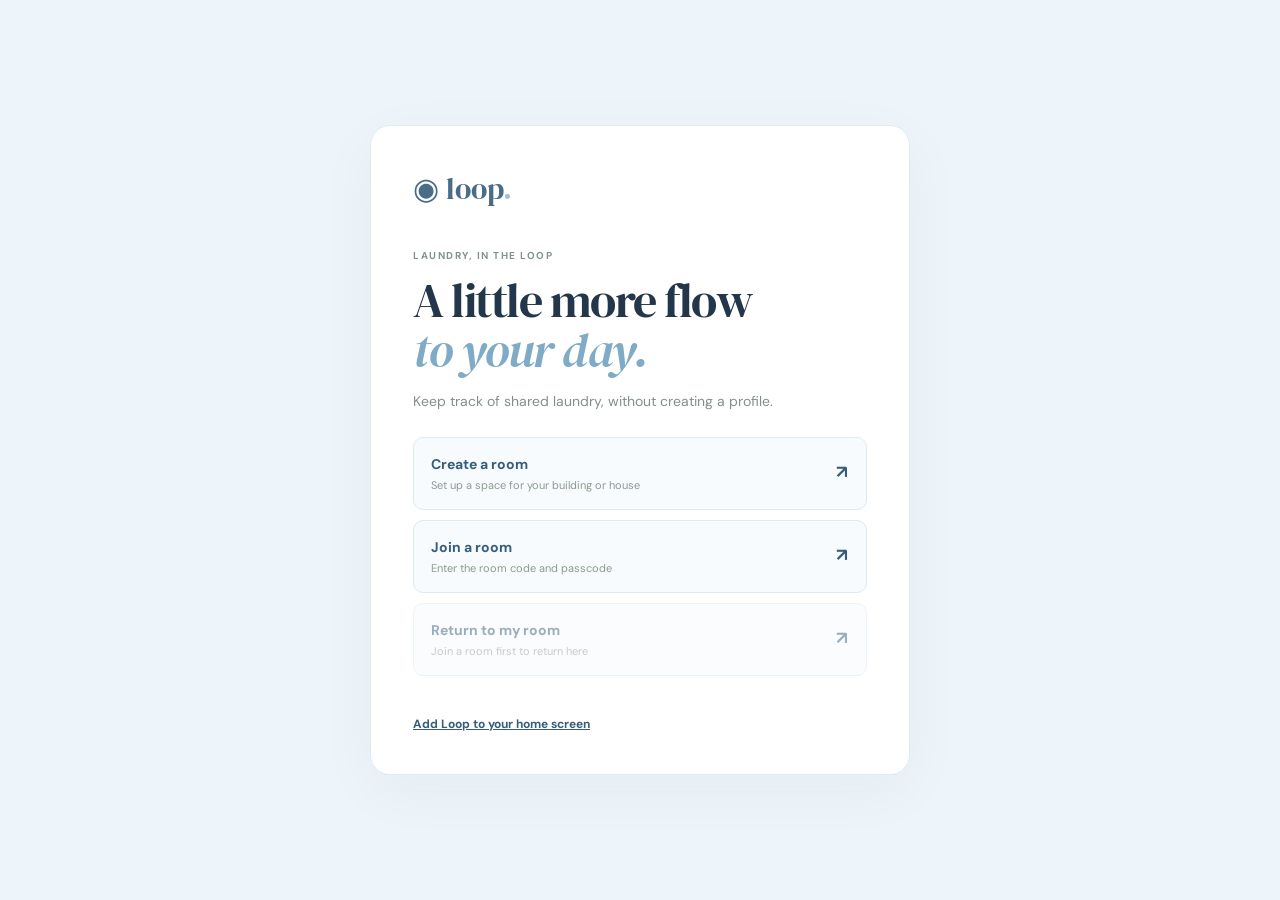
==== index.html @ 7638b8ce "Initial laundry app" ====
<!doctype html>
<html lang="en"><head><meta charset="utf-8"><meta name="viewport" content="width=device-width,initial-scale=1"><meta name="theme-color" content="#365e7c"><meta name="apple-mobile-web-app-capable" content="yes"><title>Loop Laundry</title><link rel="manifest" href="/manifest.webmanifest"><link rel="apple-touch-icon" href="/icon-192.png"><link rel="stylesheet" href="style.css"></head><body>
<aside><a class="brand" href="#"><span class="brand-icon">◉</span> loop<span>.</span></a><div class="side-label">YOUR SPACE</div><div class="building"><span class="building-icon">⌂</span><div><strong>Maple House</strong><small>Residence hall</small></div><span>⌄</span></div><nav><a class="active" href="#dashboard">▦ <span>Overview</span></a><a href="#machines">◫ <span>Machines</span></a><a href="#queue">☷ <span>My queue</span></a></nav><div class="side-bottom"><div class="help-icon">✳</div><strong>Laundry, in the loop.</strong><p>Less waiting around. More time for everything else.</p><span>Made for shared spaces ♡</span></div></aside>
<main id="dashboard"><header><div class="breadcrumb">Maple House <span>/</span> Laundry room</div><div class="header-right"><span class="live"><i></i> LIVE STATUS</span><button class="icon-button" id="notifications" title="Enable notifications" aria-label="Enable notifications">♧</button></div></header><div class="content"><div class="welcome"><div><div class="eyebrow">THE LAUNDRY ROOM <span>✳</span></div><h1>Good day for a<br><em>fresh start.</em></h1><p>Check the machines, claim your spot, and get on with your day.</p></div><div class="date-card"><span>✳</span><div><small>YOUR LAUNDRY ROOM</small><strong>Maple House</strong><p>Open 24 hours · Basement level</p></div></div></div>
<div class="summary"><div><span class="summary-icon mint">◉</span><div><small>WASHERS AVAILABLE</small><strong id="wash-count">0 <span>/ 3</span></strong></div></div><div><span class="summary-icon lavender">◉</span><div><small>DRYERS AVAILABLE</small><strong id="dry-count">0 <span>/ 3</span></strong></div></div><div><span class="summary-icon peach">☷</span><div><small>YOUR QUEUE SPOTS</small><strong id="queue-count">0</strong></div></div><div class="summary-note"><span>✦</span><p>Good things come<br>to those who <em>don’t</em> wait.</p></div></div>
<section id="machines"><div class="section-head"><div><div class="eyebrow">THE CURRENT SITUATION</div><h2>Find your machine <span>✳</span></h2><p>See what’s free and what’s finishing up.</p></div><div class="filters" role="group" aria-label="Filter machines"><button class="selected" data-filter="all">All machines</button><button data-filter="washer">Washers</button><button data-filter="dryer">Dryers</button></div></div><div class="machine-grid" id="machine-grid"></div></section>
<div class="lower"><section class="queue-panel" id="queue"><div class="panel-title"><div><div class="eyebrow">YOUR PLACE IN LINE</div><h2>My queue <span>↗</span></h2></div><span class="pill" id="queue-badge">0 waiting</span></div><div id="queue-list"></div></section><section class="reminder-panel"><div class="reminder-art">✳</div><div><div class="eyebrow">A LITTLE HEADS-UP</div><h2>We’ll keep you posted.</h2><p>Get a reminder when your cycle finishes, then let your neighbors know when you’ve picked up your clothes.</p><button id="enable-alerts">Enable notifications <span>↗</span></button><small id="notification-status">Browser notifications are optional.</small></div></section></div><footer><span>LOOP LAUNDRY © 2026</span><span>A little more flow to your day. ✳</span></footer></div></main><div id="toast" role="status" aria-live="polite"></div><script src="app.js"></script></body></html>
---- style.css ----
@import url('https://fonts.googleapis.com/css2?family=DM+Sans:wght@400;500;600;700&family=DM+Serif+Display:ital@0;1&display=swap');
:root{--ink:#26372f;--muted:#7a887e;--green:#315d4a;--line:#e7eae3;--cream:#f7f8f2}*{box-sizing:border-box}html{scroll-behavior:smooth}body{margin:0;background:#fbfcf8;color:var(--ink);font-family:'DM Sans',sans-serif;font-size:14px;display:flex}button{font:inherit;cursor:pointer}aside{width:230px;min-height:100vh;border-right:1px solid var(--line);padding:27px 18px;display:flex;flex-direction:column;position:fixed;top:0;bottom:0;background:#fff}a{text-decoration:none;color:inherit}.brand{font-family:'DM Serif Display',serif;font-size:29px;letter-spacing:-1.5px;padding-left:8px}.brand>span:last-child{color:#a9ca98}.brand-icon{display:inline-grid;place-items:center;border-radius:50%;width:30px;height:30px;background:#315d4a;color:#d6edc8;font:22px sans-serif;margin-right:6px}.side-label,.eyebrow{font-size:10px;letter-spacing:1.5px;font-weight:700;color:#839388}.side-label{margin:48px 8px 12px}.building{display:flex;align-items:center;gap:10px;background:#f5f7f1;padding:12px;border-radius:9px}.building>span:last-child{margin-left:auto}.building-icon{background:#e0ead9;padding:9px;border-radius:7px;font-size:20px}.building strong,.profile strong{display:block;font-size:12px}.building small,.profile small{display:block;color:#9aa59d;font-size:10px;margin-top:4px}nav{margin-top:28px}nav a{display:flex;align-items:center;gap:13px;padding:13px 14px;color:#849087;font-size:17px;border-radius:8px}nav a span{font-size:12px;font-weight:600}nav a.active{background:#eaf1e6;color:#315d4a}.side-bottom{margin-top:auto;background:#f4f7ef;border-radius:12px;padding:17px;color:#526d59}.help-icon{font-size:24px;color:#87ae7d;margin-bottom:13px}.side-bottom strong{font-family:'DM Serif Display';font-size:17px}.side-bottom p{font-size:11px;line-height:1.6;color:#829387}.side-bottom span{font-size:9px;color:#a0ada0}.profile{border-top:1px solid var(--line);margin-top:20px;padding:20px 3px 0;display:flex;align-items:center;gap:10px}.profile>span{margin-left:auto}.avatar{display:grid;place-items:center;background:#e7d5c2;border-radius:50%;width:34px;height:34px;font-weight:700;color:#755d4b}main{margin-left:230px;width:calc(100% - 230px)}header{height:75px;border-bottom:1px solid var(--line);display:flex;align-items:center;justify-content:space-between;padding:0 5.5%}.breadcrumb{color:#829087;font-size:12px}.breadcrumb span{padding:0 12px;color:#cbd3cb}.header-right{display:flex;align-items:center;gap:20px}.live{font-size:9px;font-weight:700;letter-spacing:1px;color:#789780}.live i{display:inline-block;width:7px;height:7px;background:#8ebc89;border-radius:50%;margin-right:5px}.icon-button{border:0;background:none;font-size:23px;color:#53675a}.content{max-width:1400px;margin:auto;padding:45px 5.5% 0}.welcome{display:flex;justify-content:space-between;align-items:end}.eyebrow span{color:#9abd8d;margin-left:5px}h1,h2,p{margin:0}h1,h2{font-family:'DM Serif Display',serif;font-weight:400}h1{font-size:54px;line-height:1.04;letter-spacing:-1.5px;margin:14px 0}h1 em{font-weight:400;color:#81a77c}.welcome p,.section-head p{color:#91a095;font-size:13px}.date-card{display:flex;gap:14px;align-items:center;background:#f1f5eb;border:1px solid #e7eedf;border-radius:12px;padding:18px 25px;min-width:290px}.date-card>span{font-size:34px;color:#a1bf91}.date-card small,.summary small{display:block;font-size:9px;font-weight:700;letter-spacing:1px;color:#93a298}.date-card strong{display:block;font-size:13px;margin:6px 0}.date-card p{font-size:10px}.summary{display:grid;grid-template-columns:1fr 1fr 1fr 1.2fr;border:1px solid var(--line);background:white;border-radius:12px;margin:35px 0 55px;box-shadow:0 5px 25px #26372f06}.summary>div{display:flex;align-items:center;gap:13px;padding:22px;border-right:1px solid var(--line)}.summary>div:last-child{border:0}.summary-icon{width:43px;height:43px;border-radius:11px;display:grid;place-items:center;font-size:23px}.mint{background:#e8f2e6;color:#84af80}.lavender{background:#f0edf8;color:#a59abb}.peach{background:#fbefe7;color:#cd9d7d}.summary strong{display:block;font-size:25px;margin-top:6px;line-height:1}.summary strong span{font-size:13px;color:#bcc7be;font-weight:400}.summary-note>span{font-size:25px;color:#a8c99b}.summary-note p{font-family:'DM Serif Display';font-size:15px;line-height:1.25}.summary-note em{color:#89ad80}.section-head,.panel-title{display:flex;align-items:end;justify-content:space-between}.section-head h2,.panel-title h2,.reminder-panel h2{font-size:30px;margin:8px 0}.section-head h2 span,.panel-title h2 span{color:#a1c594}.filters{background:#f0f3ed;padding:4px;border-radius:8px;display:flex}.filters button{border:0;background:transparent;color:#94a196;padding:9px 13px;font-size:11px;font-weight:700;border-radius:6px}.filters button.selected{background:white;color:#385b45;box-shadow:0 1px 5px #253c2c12}.machine-grid{display:grid;grid-template-columns:repeat(3,1fr);gap:15px;margin-top:22px}.machine{background:#fff;border:1px solid var(--line);border-radius:12px;padding:18px;min-width:0}.card-top{display:flex;align-items:center;justify-content:space-between}.machine-type{font-size:9px;color:#a2ada4;letter-spacing:1.2px;font-weight:700}.status{font-size:9px;font-weight:700;border-radius:20px;padding:6px 9px;background:#eaf5e8;color:#6f9b71}.status.busy{background:#f8f0e5;color:#bf9670}.status.done{background:#f9ebea;color:#bd847c}.machine-body{display:flex;align-items:center;gap:17px;margin:20px 0}.machine-illustration{width:66px;height:73px;flex-shrink:0;border-radius:8px;background:#f2f5ef;border:1px solid #e7eee5;display:grid;place-items:center;position:relative}.machine-illustration:before{content:'•••';position:absolute;top:4px;left:8px;font-size:8px;letter-spacing:2px;color:#b7cbb4}.machine-illustration:after{content:'';width:35px;height:35px;border:4px solid #c5d8c0;border-radius:50%;background:#e0ecdc;box-shadow:inset 0 0 0 3px #f7faf5}.dryer .machine-illustration{background:#f5f3f8}.dryer .machine-illustration:after{border-color:#d8d1e1;background:#eae5f0}.machine h3{font-size:15px;margin:0 0 6px}.machine-detail{color:#9aa79c;font-size:11px;line-height:1.5}.machine-detail strong{color:#708e74}.card-bottom{border-top:1px solid #f0f2ee;padding-top:14px;display:flex;align-items:center;justify-content:space-between;gap:8px}.card-bottom span{color:#a1aca3;font-size:10px}.card-bottom button,.reminder-panel button{border:0;border-radius:7px;background:#315d4a;color:white;font-size:10px;font-weight:700;padding:10px 13px}.card-bottom button.secondary{background:#f0f5ed;color:#5b8062}.lower{display:grid;grid-template-columns:1fr 1fr;gap:17px;margin-top:48px}.queue-panel,.reminder-panel{border:1px solid var(--line);border-radius:12px;background:white;padding:23px}.panel-title{align-items:center}.panel-title h2{margin-bottom:0}.pill{font-size:10px;background:#f2f6ef;color:#7d9d7b;border-radius:20px;padding:7px 10px}.empty{padding:25px 0 4px;color:#9ba89d;font-size:12px;line-height:1.6}.queue-row{display:flex;align-items:center;justify-content:space-between;border-top:1px solid var(--line);padding:14px 0 0;margin-top:14px;font-size:12px}.queue-row small{display:block;color:#9ba89d;margin-top:5px}.queue-row button{border:0;background:none;color:#a17670;font-size:11px}.reminder-panel{display:flex;gap:22px;background:#eef4e9;border-color:#e6eee1}.reminder-art{font-size:53px;color:#9cbd91}.reminder-panel h2{font-size:24px}.reminder-panel p{font-size:11px;color:#849688;line-height:1.7;max-width:360px;margin:8px 0 16px}.reminder-panel button{background:#fff;color:#54785c}.reminder-panel button span{margin-left:15px}.reminder-panel small{display:block;color:#93a696;font-size:10px;margin-top:10px}footer{display:flex;justify-content:space-between;color:#b1bdb3;font-size:9px;letter-spacing:.8px;padding:40px 0 25px}#toast{position:fixed;bottom:20px;right:20px;background:#315d4a;color:white;padding:13px 18px;border-radius:8px;opacity:0;pointer-events:none;transition:opacity .2s}#toast.show{opacity:1}@media(max-width:900px){aside{width:70px;padding:20px 10px}.brand{font-size:0;padding:0}.brand-icon{font-size:22px}.side-label,.building,.side-bottom,.profile,nav a span{display:none}nav{margin-top:45px}nav a{justify-content:center}main{margin-left:70px;width:calc(100% - 70px)}.summary{grid-template-columns:repeat(3,1fr)}.summary-note{display:none!important}.machine-grid{grid-template-columns:repeat(2,1fr)}}@media(max-width:600px){aside{display:none}main{margin:0;width:100%}header{height:60px}.content{padding-top:32px}h1{font-size:43px}.date-card{display:none}.summary{margin:28px 0 40px}.summary>div{padding:12px 8px;gap:7px}.summary-icon{width:30px;height:30px;font-size:17px}.summary small{font-size:7px}.summary strong{font-size:20px}.section-head{align-items:start;gap:18px;flex-direction:column}.machine-grid{grid-template-columns:1fr}.lower{grid-template-columns:1fr}.header-right{gap:10px}.live{display:none}}
.room-controls{display:flex;flex-wrap:wrap;gap:6px;margin-left:12px}.room-controls button,dialog button{border:0;border-radius:7px;padding:9px 12px;background:#eaf1e6;color:#315d4a;font-weight:700;font-size:11px}dialog{border:1px solid #dce7da;border-radius:14px;color:#26372f;box-shadow:0 15px 70px #26372f33;max-width:min(90vw,450px)}dialog::backdrop{background:#1a302b80}dialog form{padding:12px}dialog h2{font-size:26px;margin-bottom:15px}dialog label{display:block;margin:12px 0;font-size:12px;font-weight:700}dialog input{display:block;width:100%;padding:10px;border:1px solid #dce7da;border-radius:7px;margin-top:6px;font:inherit}dialog button+button{margin-left:6px}@media(max-width:1000px){.section-head{flex-wrap:wrap;gap:12px}.room-controls{margin-left:0}}
[hidden]{display:none!important}.entry-screen{min-height:100vh;width:100%;display:grid;place-items:center;padding:40px 20px;background:#f4f7ef}.entry-card{width:min(100%,540px);background:#fff;border:1px solid #e5ece1;border-radius:20px;padding:42px;box-shadow:0 16px 60px #26372f0b}.entry-brand{font:30px 'DM Serif Display',serif;color:#315d4a;margin-bottom:40px}.entry-brand span{color:#a9ca98}.entry-card h1{font-size:48px}.entry-card>p{color:#829187;line-height:1.6;margin:12px 0 25px}.entry-actions{display:grid;gap:10px}.entry-actions button{text-align:left;position:relative;border:1px solid #e2eadf;background:#f9fbf7;color:#315d4a;border-radius:10px;padding:17px 48px 17px 17px}.entry-actions button:hover{border-color:#97bb91;background:#f0f6ed}.entry-actions strong,.entry-actions span{display:block}.entry-actions strong{font-size:14px}.entry-actions span{font-size:11px;color:#8b9a8f;margin-top:5px}.entry-actions b{position:absolute;right:18px;top:22px;font-size:18px}.entry-actions button:disabled{opacity:.5;cursor:not-allowed}.entry-card .entry-message{font-size:12px;color:#718d77;margin:18px 0 0}@media(max-width:600px){.entry-card{padding:28px}.entry-card h1{font-size:40px}}
/* Cool blue palette */
:root{--ink:#23364a;--muted:#788c9c;--green:#365e7c;--line:#e3ebf1;--cream:#f4f8fb}body{background:#f9fbfd}aside,.entry-card,.machine,.queue-panel{background:#fff}.brand>span:last-child,.entry-brand span{color:#9cc3dc}.brand-icon{background:#365e7c;color:#dcecf6}.building,.side-bottom{background:#f1f6fa}.building-icon{background:#dfeefa}.side-bottom,.entry-brand{color:#496d86}.side-bottom p,.side-bottom span{color:#829bac}nav a.active{background:#e7f1f8;color:#365e7c}.help-icon,.eyebrow span,.section-head h2 span,.panel-title h2 span{color:#8ebbd5}h1 em{color:#80abc7}.date-card,.reminder-panel{background:#edf5fa;border-color:#e1edf5}.date-card>span,.reminder-art{color:#9cc3db}.summary-icon.mint{background:#e5f2f8;color:#82adc5}.summary-icon.lavender{background:#eaeefa;color:#8f9fc6}.summary-icon.peach{background:#edf4f8;color:#8eaec2}.summary-note>span{color:#9ac2d8}.summary-note em{color:#7ba9c3}.filters{background:#eef4f8}.filters button.selected{color:#365e7c}.machine-illustration{background:#eff6fa;border-color:#e1eef5}.machine-illustration:after{border-color:#bfd9e8;background:#deedf5;box-shadow:inset 0 0 0 3px #f7fbfd}.dryer .machine-illustration{background:#f0f3fa}.dryer .machine-illustration:after{border-color:#c7d4e9;background:#e4ebf7}.status{background:#e7f4f6;color:#598c9d}.card-bottom button,.reminder-panel button,#toast{background:#365e7c;color:white}.card-bottom button.secondary,.reminder-panel button{background:#e9f2f8;color:#507790}.pill{background:#edf5f9;color:#7299ae}.entry-screen{background:#eef5fa}.entry-card{border-color:#dfebf3}.entry-actions button{background:#f7fbfd;border-color:#dceaf3;color:#365e7c}.entry-actions button:hover{background:#edf6fb;border-color:#8ebbd5}.room-controls button,dialog button{background:#e9f2f8;color:#365e7c}dialog{border-color:#dceaf3}dialog input{border-color:#dceaf3}
.install-button{margin-top:22px;padding:0;border:0;background:none;color:#365e7c;font-weight:700;text-decoration:underline;font-size:12px}
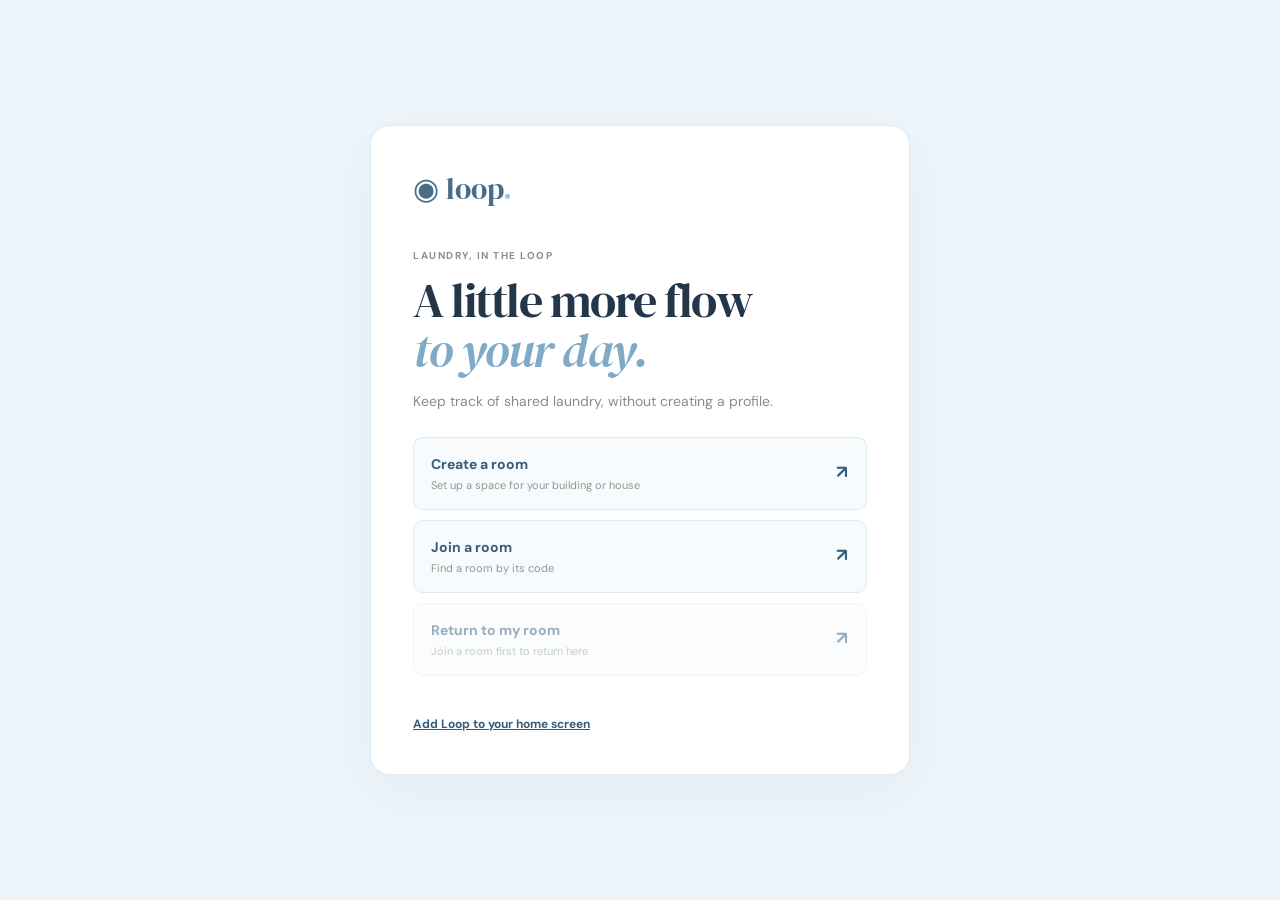
==== commit 8d4043c2: "Add laundry push reminders and improve room navigation" ====
--- a/index.html
+++ b/index.html
@@ -1,7 +1,7 @@
 <!doctype html>
-<html lang="en"><head><meta charset="utf-8"><meta name="viewport" content="width=device-width,initial-scale=1"><meta name="theme-color" content="#365e7c"><meta name="apple-mobile-web-app-capable" content="yes"><title>Loop Laundry</title><link rel="manifest" href="/manifest.webmanifest"><link rel="apple-touch-icon" href="/icon-192.png"><link rel="stylesheet" href="style.css"></head><body>
-<aside><a class="brand" href="#"><span class="brand-icon">◉</span> loop<span>.</span></a><div class="side-label">YOUR SPACE</div><div class="building"><span class="building-icon">⌂</span><div><strong>Maple House</strong><small>Residence hall</small></div><span>⌄</span></div><nav><a class="active" href="#dashboard">▦ <span>Overview</span></a><a href="#machines">◫ <span>Machines</span></a><a href="#queue">☷ <span>My queue</span></a></nav><div class="side-bottom"><div class="help-icon">✳</div><strong>Laundry, in the loop.</strong><p>Less waiting around. More time for everything else.</p><span>Made for shared spaces ♡</span></div></aside>
-<main id="dashboard"><header><div class="breadcrumb">Maple House <span>/</span> Laundry room</div><div class="header-right"><span class="live"><i></i> LIVE STATUS</span><button class="icon-button" id="notifications" title="Enable notifications" aria-label="Enable notifications">♧</button></div></header><div class="content"><div class="welcome"><div><div class="eyebrow">THE LAUNDRY ROOM <span>✳</span></div><h1>Good day for a<br><em>fresh start.</em></h1><p>Check the machines, claim your spot, and get on with your day.</p></div><div class="date-card"><span>✳</span><div><small>YOUR LAUNDRY ROOM</small><strong>Maple House</strong><p>Open 24 hours · Basement level</p></div></div></div>
+<html lang="en"><head><meta charset="utf-8"><meta name="viewport" content="width=device-width,initial-scale=1"><meta name="theme-color" content="#365e7c"><meta name="apple-mobile-web-app-capable" content="yes"><title>Loop Laundry</title><link rel="manifest" href="/manifest.webmanifest"><link rel="apple-touch-icon" href="/icon-192.png"><link rel="stylesheet" href="style.css?v=home-link"></head><body>
+<aside><a class="brand" href="/?home=1" aria-label="Loop Laundry home"><span class="brand-icon">◉</span> loop<span>.</span></a><div class="side-label">YOUR SPACE</div><div class="building"><span class="building-icon">⌂</span><div><strong>Maple House</strong><small>Residence hall</small></div><span>⌄</span></div><nav><a class="active" href="#dashboard">▦ <span>Overview</span></a><a href="#machines">◫ <span>Machines</span></a><a href="#queue">☷ <span>My queue</span></a></nav><div class="side-bottom"><div class="help-icon">✳</div><strong>Laundry, in the loop.</strong><p>Less waiting around. More time for everything else.</p><span>Made for shared spaces ♡</span></div></aside>
+<main id="dashboard"><header><div class="header-left"><a class="mobile-home" href="/?home=1" aria-label="Loop Laundry home"><span class="brand-icon" aria-hidden="true">◉</span></a><div class="breadcrumb">Maple House <span>/</span> Laundry room</div></div><div class="header-right"><span class="live"><i></i> LIVE STATUS</span><button class="notification-toggle" id="notifications" aria-pressed="true">Notifications on</button></div></header><div class="content"><button id="enable-alerts" class="notification-toggle" hidden>Allow device notifications</button><div class="welcome"><div><div class="eyebrow">THE LAUNDRY ROOM <span>✳</span></div><h1>Good day for a<br><em>fresh start.</em></h1><p>Check the machines, claim your spot, and get on with your day.</p></div><div class="date-card"><span>✳</span><div><small>YOUR LAUNDRY ROOM</small><strong>Maple House</strong><p>Open 24 hours · Basement level</p></div></div></div>
 <div class="summary"><div><span class="summary-icon mint">◉</span><div><small>WASHERS AVAILABLE</small><strong id="wash-count">0 <span>/ 3</span></strong></div></div><div><span class="summary-icon lavender">◉</span><div><small>DRYERS AVAILABLE</small><strong id="dry-count">0 <span>/ 3</span></strong></div></div><div><span class="summary-icon peach">☷</span><div><small>YOUR QUEUE SPOTS</small><strong id="queue-count">0</strong></div></div><div class="summary-note"><span>✦</span><p>Good things come<br>to those who <em>don’t</em> wait.</p></div></div>
 <section id="machines"><div class="section-head"><div><div class="eyebrow">THE CURRENT SITUATION</div><h2>Find your machine <span>✳</span></h2><p>See what’s free and what’s finishing up.</p></div><div class="filters" role="group" aria-label="Filter machines"><button class="selected" data-filter="all">All machines</button><button data-filter="washer">Washers</button><button data-filter="dryer">Dryers</button></div></div><div class="machine-grid" id="machine-grid"></div></section>
-<div class="lower"><section class="queue-panel" id="queue"><div class="panel-title"><div><div class="eyebrow">YOUR PLACE IN LINE</div><h2>My queue <span>↗</span></h2></div><span class="pill" id="queue-badge">0 waiting</span></div><div id="queue-list"></div></section><section class="reminder-panel"><div class="reminder-art">✳</div><div><div class="eyebrow">A LITTLE HEADS-UP</div><h2>We’ll keep you posted.</h2><p>Get a reminder when your cycle finishes, then let your neighbors know when you’ve picked up your clothes.</p><button id="enable-alerts">Enable notifications <span>↗</span></button><small id="notification-status">Browser notifications are optional.</small></div></section></div><footer><span>LOOP LAUNDRY © 2026</span><span>A little more flow to your day. ✳</span></footer></div></main><div id="toast" role="status" aria-live="polite"></div><script src="app.js"></script></body></html>
+<div class="lower"><section class="queue-panel" id="queue"><div class="panel-title"><div><div class="eyebrow">YOUR PLACE IN LINE</div><h2>My queue <span>↗</span></h2></div><span class="pill" id="queue-badge">0 waiting</span></div><div id="queue-list"></div></section><section class="reminder-panel"><div class="reminder-art">✳</div><div><div class="eyebrow">A LITTLE HEADS-UP</div><h2>We’ll keep you posted.</h2><p>Get a reminder when your cycle finishes, then let your neighbors know when you’ve picked up your clothes.</p><small id="notification-status">Allow device notifications to get reminders while Loop is closed.</small></div></section></div><footer><span>LOOP LAUNDRY © 2026</span><span>A little more flow to your day. ✳</span></footer></div></main><div id="toast" role="status" aria-live="polite"></div><script src="app.js?v=home-link"></script></body></html>
--- a/style.css
+++ b/style.css
@@ -5,3 +5,28 @@
 /* Cool blue palette */
 :root{--ink:#23364a;--muted:#788c9c;--green:#365e7c;--line:#e3ebf1;--cream:#f4f8fb}body{background:#f9fbfd}aside,.entry-card,.machine,.queue-panel{background:#fff}.brand>span:last-child,.entry-brand span{color:#9cc3dc}.brand-icon{background:#365e7c;color:#dcecf6}.building,.side-bottom{background:#f1f6fa}.building-icon{background:#dfeefa}.side-bottom,.entry-brand{color:#496d86}.side-bottom p,.side-bottom span{color:#829bac}nav a.active{background:#e7f1f8;color:#365e7c}.help-icon,.eyebrow span,.section-head h2 span,.panel-title h2 span{color:#8ebbd5}h1 em{color:#80abc7}.date-card,.reminder-panel{background:#edf5fa;border-color:#e1edf5}.date-card>span,.reminder-art{color:#9cc3db}.summary-icon.mint{background:#e5f2f8;color:#82adc5}.summary-icon.lavender{background:#eaeefa;color:#8f9fc6}.summary-icon.peach{background:#edf4f8;color:#8eaec2}.summary-note>span{color:#9ac2d8}.summary-note em{color:#7ba9c3}.filters{background:#eef4f8}.filters button.selected{color:#365e7c}.machine-illustration{background:#eff6fa;border-color:#e1eef5}.machine-illustration:after{border-color:#bfd9e8;background:#deedf5;box-shadow:inset 0 0 0 3px #f7fbfd}.dryer .machine-illustration{background:#f0f3fa}.dryer .machine-illustration:after{border-color:#c7d4e9;background:#e4ebf7}.status{background:#e7f4f6;color:#598c9d}.card-bottom button,.reminder-panel button,#toast{background:#365e7c;color:white}.card-bottom button.secondary,.reminder-panel button{background:#e9f2f8;color:#507790}.pill{background:#edf5f9;color:#7299ae}.entry-screen{background:#eef5fa}.entry-card{border-color:#dfebf3}.entry-actions button{background:#f7fbfd;border-color:#dceaf3;color:#365e7c}.entry-actions button:hover{background:#edf6fb;border-color:#8ebbd5}.room-controls button,dialog button{background:#e9f2f8;color:#365e7c}dialog{border-color:#dceaf3}dialog input{border-color:#dceaf3}
 .install-button{margin-top:22px;padding:0;border:0;background:none;color:#365e7c;font-weight:700;text-decoration:underline;font-size:12px}
+
+.notification-toggle {
+  border: 1px solid #b9cddb;
+  border-radius: 999px;
+  padding: 7px 10px;
+  background: #fff;
+  color: #365e7c;
+  font-size: 11px;
+  font-weight: 700;
+  white-space: nowrap;
+}
+.notification-toggle[aria-pressed="true"] { background: #365e7c; color: white; }
+.machine-actions { display: flex; flex-wrap: wrap; justify-content: flex-end; gap: 6px; }
+.card-bottom button.force-stop { background: #fbefeb; color: #903d29; }
+#enable-alerts { margin-bottom: 12px; }
+@media (max-width: 480px) {
+  .header-right .live { display: none; }
+}
+
+.header-left { display: flex; align-items: center; gap: 8px; min-width: 0; }
+.mobile-home { display: none; }
+@media (max-width: 600px) {
+  .mobile-home { display: inline-grid; place-items: center; width: 44px; height: 44px; flex-shrink: 0; }
+  .mobile-home .brand-icon { margin: 0; }
+}
